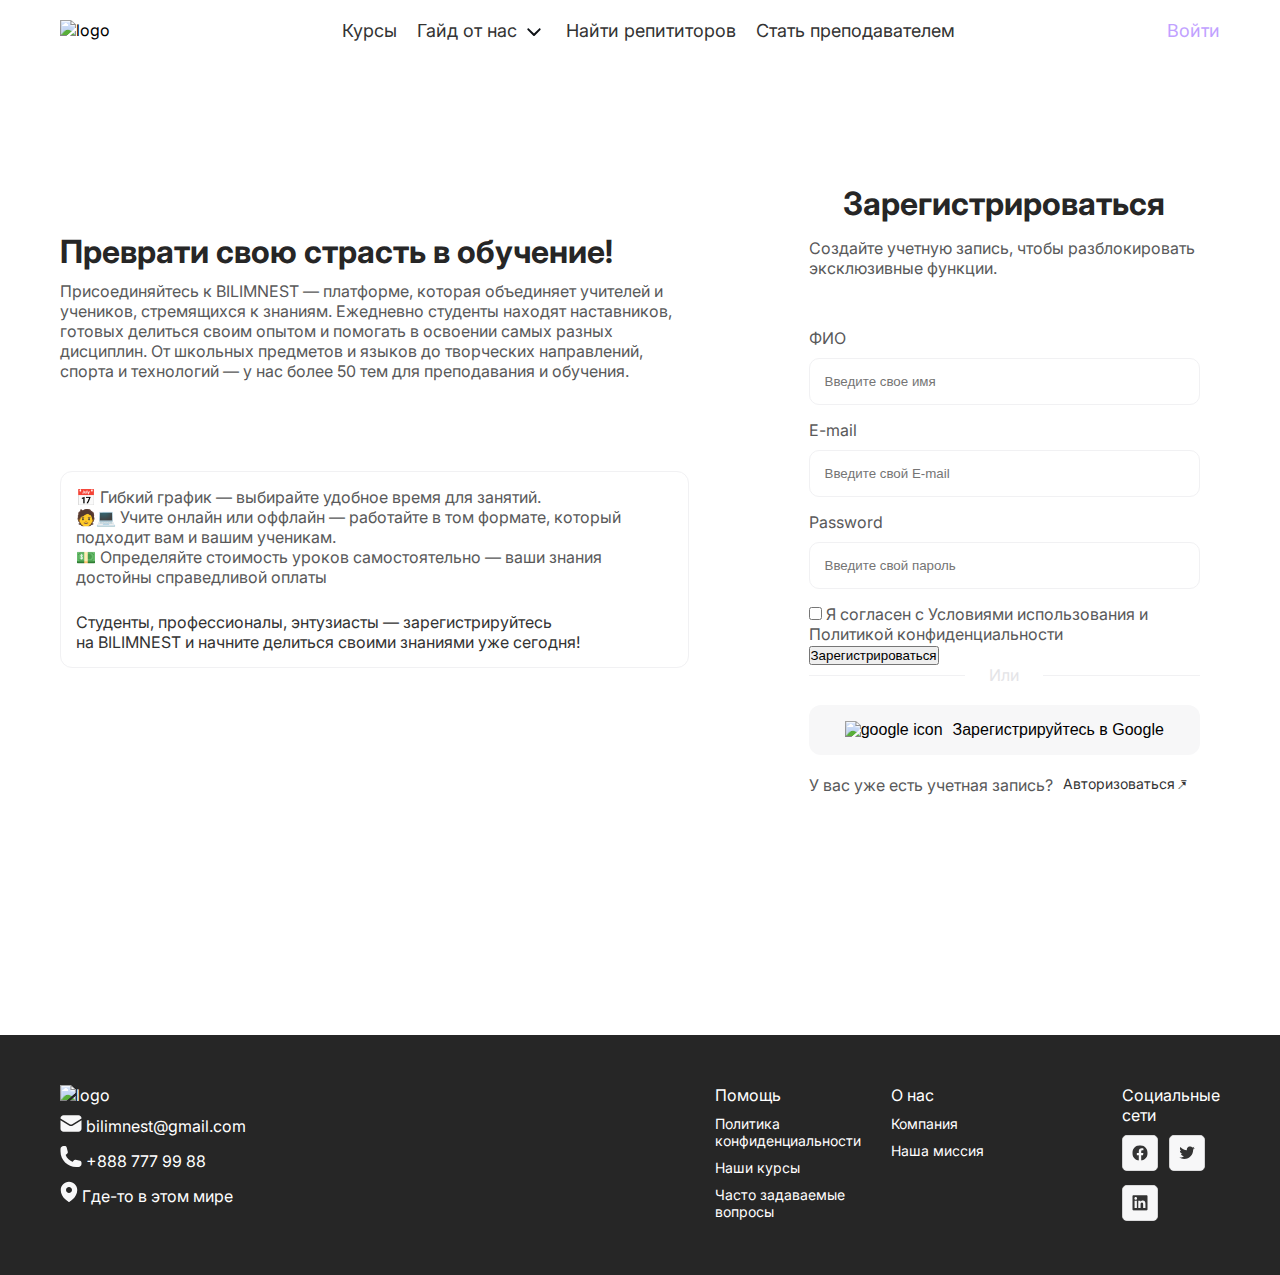
==== signUpPage.html @ 6d376bc2 "profile" ====
<!DOCTYPE html>
<html lang="en">
  <head>
    <meta charset="UTF-8" />
    <meta name="viewport" content="width=device-width, initial-scale=1.0" />
    <title>Bilim Nest</title>
    <!-- <link rel="stylesheet" href="./styles/style.css" /> -->
    <link rel="stylesheet" href="./styles/courses.css" />
    <link rel="stylesheet" href="./styles/mobile.css" />
    <link rel="stylesheet" href="./styles/loginPage.css" />
    <link rel="preconnect" href="https://fonts.googleapis.com" />
    <link rel="preconnect" href="https://fonts.gstatic.com" crossorigin />
    <link
      href="https://fonts.googleapis.com/css2?family=Inter:ital,opsz,wght@0,14..32,100..900;1,14..32,100..900&family=Poppins:wght@400;700&family=Rosario:ital,wght@0,300..700;1,300..700&display=swap"
      rel="stylesheet"
    />
  </head>
  <body>
    <header class="header">
      <div class="container">
        <div class="header-line">
          <div class="header-logo">
            <img src="./img/" alt="logo" />
          </div>
          <nav class="nav">
            <ul>
              <li><a href="courses.html">Курсы</a></li>
              <li><a href="#">Гайд от нас</a></li>
              <img src="./img/mingcute_down-line.svg" alt="стрелка" />
              <li><a href="#">Найти репититоров</a></li>
              <li><a href="login-as-Teacher1.html" id="teacherLoginLink">Стать преподавателем</a></li>
            </ul>
          </nav>
          <div class="nav-end">
            <a href="loginPage.html">Войти</a>
          </div>
        </div>
      </div>
    </header>

    <main>
      <div class="container">
        <div class="log-holder">
          <div class="about-us">
            <h3>Преврати свою страсть в обучение!</h3>
            <div class="text-description">
              Присоединяйтесь к BILIMNEST — платформе, которая объединяет
              учителей и учеников, стремящихся к знаниям. Ежедневно студенты
              находят наставников, готовых делиться своим опытом и помогать в
              освоении самых разных дисциплин. От школьных предметов и языков до
              творческих направлений, спорта и технологий — у нас более 50 тем
              для преподавания и обучения.
            </div>
            <div class="desc-box">
              <div class="text-description2">
                📅 Гибкий график — выбирайте удобное время для занятий.<br>
                🧑💻 Учите онлайн или оффлайн — работайте в том формате, который
                подходит вам и вашим ученикам. <br>💵 Определяйте стоимость уроков
                самостоятельно — ваши знания достойны справедливой оплаты 
              </div>
              <div class="text-description3">
                Студенты, профессионалы, энтузиасты — зарегистрируйтесь
                на BILIMNEST и начните делиться своими знаниями уже сегодня!
              </div>
            </div>
          </div>
          <div class="login-holder">
            <div class="welcome-login-holder">
                <h2>Зарегистрироваться</h2>
                <div class="welcome-text">Создайте учетную запись, чтобы разблокировать эксклюзивные функции.</div>
            </div>
            <div id="login-fields-holder" class="login-fields-holder">
                <div id="form-floating" class="form-floating">
                    <label for="floatingInput">ФИО</label>
                    <input type="name" class="form-control" id="floatingFullName" placeholder="Введите свое имя">
                </div>
                <div id="form-floating" class="form-floating">
                    <label for="floatingInput">E-mail</label>
                    <input type="email" class="form-control" id="floatingEmail" placeholder="Введите свой E-mail">
                </div>
                <div id="form-floating" class="form-floating">
                    <label for="floatingPassword">Password</label>
                    <input type="password" class="form-control" id="floatingPassword" placeholder="Введите свой пароль">
                </div>
                <div id="agreement" class="form-check agreement">
                    <input class="form-check-input" type="checkbox" value="agreement" id="flexCheckDefault">
                    <label class="form-check-label" for="flexCheckDefault">
                        Я согласен с Условиями использования и Политикой конфиденциальности
                    </label>
                </div>
                <button class="btn-login" type="submit" id="register-button">Зарегистрироваться</button>
                <div class="divider">
                    <div class="line"></div>
                    <p>Или</p>
                    <div class="line"></div>
                </div>
                <button class="btn-google" data-url="coursePage.html" type="submit"><img src="./img/google.svg" alt="google icon">Зарегистрируйтесь в Google</button>
                <div class="signUp-holder">
                    <p>У вас уже есть учетная запись?</p>
                    <a href="loginPage.html">Авторизоваться⭷</a>
                </div>
                
            </div>
            
          </div>
        </div>
      </div>
    </main>

    <footer class="footer">
      <div class="container">
        <div class="footer-holder">
          <div class="contacts">
            <div class="logo"><img src="./img/" alt="logo" /></div>
            <div class="gmail">
              <img src="./img/gmailsvg.svg" alt="" /> bilimnest@gmail.com
            </div>
            <div class="phone">
              <img src="./img/phone.svg" alt="" /> +888 777 99 88
            </div>
            <div class="place">
              <img src="./img/place.svg" alt="" /> Где-то в этом мире
            </div>
          </div>
          <div class="additional">
            <div class="help">
              <p>Помощь</p>
              <a href="#">Политика конфиденциальности</a>
              <a href="#">Наши курсы</a>
              <a href="#">Часто задаваемые вопросы</a>
            </div>
            <div class="about-us">
              <p>О нас</p>
              <a href="">Компания</a>
              <a href="">Наша миссия</a>
            </div>
            <div class="social-media">
              <p>Социальные сети</p>
              <a href="#"><img src="./img/facebooksvg.svg" alt="" /></a>
              <a href="#"><img src="./img/twitter.svg" alt="" /></a>
              <a href="#"><img src="./img/ln.svg" alt="" /></a>
            </div>
          </div>
        </div>
      </div>
    </footer>
    <script src="script.js"></script>
  </body>
</html>
---- styles/style.css ----
/* Общие стили */
* {
  box-sizing: border-box;
  margin: 0;
  padding: 0;
}
.container {
  max-width: 1200px;
  margin: 0 auto;
  padding: 20px;
  width: 100%;
}

body {
  font-family: inter;
  .inter {
    font-family: "Inter", sans-serif;
    font-optical-sizing: auto;
    font-weight: 400;
    font-style: normal;
  }
}
/* Стили для header */
.header {
  display: flex;
  justify-content: space-between;
  align-items: center;
  margin-bottom: 80px;
}

.header-line {
  display: flex;
  justify-content: space-between;
}

.nav ul {
  display: flex;
  list-style-type: none;
  margin: 0;
  padding: 0;
}
.nav li {
  margin-left: 20px;
  font-size: 18px;
}
a {
  text-decoration: none;
  color: #333;
  font-size: 18px;
}

.nav ul img {
  padding-left: 5px;
  cursor: pointer;
}

.nav-end a {
  color: #c1a1ff;
}

#profile-menu {
  position: absolute;
  top: 50px;
  right: 10px;
  background: #fff;
  box-shadow: 0 4px 8px rgba(0, 0, 0, 0.2);
  padding: 10px;
  border-radius: 8px;
  display: none;
}

#profile-menu ul {
  list-style: none;
  margin: 0;
  padding: 0;
}

#profile-menu ul li {
  margin: 5px 0;
}

#profile-menu ul li a {
  text-decoration: none;
  color: #000;
}

#profile-menu.hidden {
  display: none;
}

.welcome-page {
  background-color: rgb(234, 207, 255);
  background: linear-gradient(
    0deg,
    rgba(234, 207, 255, 1) 0%,
    rgba(255, 255, 255, 1) 100%
  );
  border-end-end-radius: 30px;
  border-bottom-left-radius: 30px;
}
/* Стили для hero-секции */
.hero {
  text-align: center;
  margin-bottom: 65px;
}
.hero-b {
  font-size: 64px;
  margin-bottom: 20px;
}
.hero-button {
  background-color: #6c63ff;
  color: #fff;
  border: none;
  padding: 10px 20px;
  border-radius: 5px;
  cursor: pointer;
}

#searchForm {
  display: flex;
  justify-content: center;
  margin: 20px;
  align-items: center;
  border-radius: 30px;
}
#searchQuery {
  width: 685px;
  padding: 10px;
  border: 8px solid #f6f2ff;
  border-radius: 30px;
  font-size: 16px;
}
#searchBtn {
  padding: 2px 15px;
  margin-left: -92px;
  background-color: #b58fff;
  color: #fff;
  border: none;
  border-radius: 30px;
  cursor: pointer;
  font-size: 16px;
  height: 35px;
}
#searchBtn:hover {
  background-color: #5a52e4;
}

.slider-container {
  display: flex;
  align-items: center;
  /* overflow: hidden; */
  background-color: #f6f2ff;
  padding: 10px;
  border-radius: 50px;
  justify-content: center;
}

.slider {
  display: flex;
  gap: 10px;
  overflow-x: auto;
  scroll-behavior: smooth;
  scrollbar-width: none; /* For Firefox */
}

.slider::-webkit-scrollbar {
  display: none; /* For Chrome, Safari, and Opera */
}

.slide {
  white-space: nowrap;
  padding: 10px 15px;
  font-size: 1em;
  text-align: center;
}

.slide:hover {
  border-radius: 30px;
  background-color: white;
  color: black;
}

.arrow {
  display: flex;
  background-color: white;
  border-radius: 30px;
  border: white;
  font-size: 1.5em;
  cursor: pointer;
  margin: 0px 20px;
  padding: 15px;
  align-items: center;
}

/* Стили для why-choose-секции */
.why-choose {
  margin-bottom: 60px;
}
.why-choose-title {
  text-align: center;
  margin: 20px 0px;
  font-size: 48px;
}

.why-choose-item-holder {
  display: flex;
  justify-content: space-around;
}
.why-choose-item {
  display: flex;
  flex-direction: column;
  align-items: center;
  margin: 20px;
  padding: 30px;
  width: 520px;
  /* background-color: #F7F7F8; */
  border-radius: 30px;
  border: 1.5px solid #f7f7f8;
}

.why-choose-title {
  font-size: 32px;
}

/* Стили для courses-секции */
.courses {
  margin-bottom: 60px;
}

.cou-holder {
  display: flex;
  justify-content: space-between;
  align-items: center;
  margin-bottom: 40px;
}

.our-courses {
  display: flex;
  flex-direction: column;
  width: 60%;
}
.courses-title {
  text-align: start;
  margin-bottom: 40px;
}

.courses-text {
  color: #59595a;
}
.course {
  border: 1px solid #ccc;
  border-radius: 5px;
  padding: 20px;
  margin-bottom: 20px;
}

.btn {
  display: flex;
  align-items: center;
  padding: 2px 15px;
  background-color: #b58fff;
  color: #fff;
  border: none;
  border-radius: 30px;
  cursor: pointer;
  font-size: 16px;
  height: 35px;
  margin: 0px 40px;
}

/* .btn img {
  size: 32px;
} */

.courses-grid {
  display: grid;
  grid-template-columns: repeat(2, 1fr);
  gap: 20px;
}

.course-card {
  padding: 20px;
  width: 520px;
  border-radius: 10px;
  overflow: hidden;
  box-shadow: 0 4px 8px rgba(0, 0, 0, 0.1);
  background-color: #ffffff;
  border: 1.5px solid #f7f7f8;
}

.course-image img {
  width: 100%;
  height: auto;
}

.course-content {
  padding: 15px;
}

.course-header {
  display: flex;
  justify-content: space-between;
  font-size: 14px;
  color: #7a7a7a;
  margin-bottom: 10px;
}

.course-title {
  font-size: 18px;
  font-weight: bold;
  color: #333;
}

.title-holder {
  display: flex;
  align-items: center;
  gap: 30px;
  margin-bottom: 20px;
}

.crystal-holder {
  display: flex;
  pad: 10px;
  align-items: center;
}
.crystal {
  width: 30px;
  height: 30px;
}

.course-duration {
  display: flex;
  background-color: #f6f2ff;
  color: #b58fff;
  padding: 5px;
  border-radius: 30px;
  font-size: 14px;
  align-items: center;
  gap: 3px;
}

.course-level {
  background-color: #e8f2ff;
  color: #157dfe;
  padding: 5px;
  border-radius: 30px;
  font-size: 14px;
}

.course-description {
  font-size: 14px;
  color: #555;
  margin-bottom: 10px;
}

.enroll-button {
  display: block;
  width: 100%;
  padding: 10px;
  margin-top: 10px;
  background-color: #f6f2ff;
  color: #b58fff;
  border: none;
  border-radius: 30px;
  cursor: pointer;
  text-align: center;
}

/* review page */

.our-reviews {
  display: flex;
  flex-direction: column;
}

.our-reviews img {
  width: 32px;
  height: 32px;
}

.reviews-text {
  color: #59595a;
}

/* q&a page */

.qa-header {
  display: flex;
  flex-direction: column;
  align-items: center;
  justify-content: center;
  margin-bottom: 20px;
  gap: 20px;
}

.qa-header p {
  color: #59595a;
}

.qa-boxes {
  display: flex;
  flex-direction: column;
  align-items: center;
}
.qa-box {
  display: flex;
  width: 100%;
  background-color: #fcfcfd;
  border: 1.5px solid #f7f7f8;
  border-radius: 30px;
  justify-content: space-between;
  margin-bottom: 20px;
  align-items: center;
}

.question {
  padding: 10px;
}

.text-field {
  display: none;
  padding: 20px;
  background-color: #f7f7f8;
  overflow: hidden;
  max-height: 0;
  opacity: 0;
  transition: max-height 0.3s ease, opacity 0.3s ease;
}

.text-field.open {
  display: block;
  max-height: 200px;
  orphans: 1;
}

.toggle-button {
  display: flex;
  align-items: center;
  padding: 10px;
  border-radius: 30px;
  background-color: white;
  margin: 15px;
  cursor: pointer;
  border: none;
}

/* footer */
.footer {
  background-color: #262626;
  color: white;
  padding: 30px 0px;
  margin-top: 200px;
}

.footer-holder {
  display: flex;
  justify-content: space-between;
}
.contacts {
  display: flex;
  flex-direction: column;
  gap: 10px;
}

.help a {
  font-size: 14px;
  color: white;
}

.about-us a {
  font-size: 14px;
  color: white;
}

.additional {
  display: flex;
  gap: 30px;
}

.help {
  display: flex;
  flex-direction: column;
  gap: 10px;
}

.about-us {
  display: flex;
  flex-direction: column;
  gap: 10px;
}

.social-media img {
  margin-top: 10px;
  margin-right: 7px;
  width: 36px;
  height: 36px;
}
---- styles/courses.css ----
/* Общие стили */
* {
  box-sizing: border-box;
  margin: 0;
  padding: 0;
}
.container {
  max-width: 1200px;
  margin: 0 auto;
  padding: 20px;
  width: 100%;
}

body {
  font-family: inter;
  .inter {
    font-family: "Inter", sans-serif;
    font-optical-sizing: auto;
    font-weight: 400;
    font-style: normal;
  }
}
/* Стили для header */
.header {
  display: flex;
  justify-content: space-between;
  align-items: center;
  margin-bottom: 80px;
}

.header-line {
  display: flex;
  justify-content: space-between;
}

.nav ul {
  display: flex;
  list-style-type: none;
  margin: 0;
  padding: 0;
}
.nav li {
  margin-left: 20px;
  font-size: 18px;
}
a {
  text-decoration: none;
  color: #333;
  font-size: 18px;
}

.nav ul img {
  padding-left: 5px;
  cursor: pointer;
}

.nav-end a {
  color: #c1a1ff;
}

.welcome-page {
  background-color: rgb(234, 207, 255);
  background: linear-gradient(
    0deg,
    rgba(234, 207, 255, 1) 0%,
    rgba(255, 255, 255, 1) 100%
  );
  border-end-end-radius: 30px;
  border-bottom-left-radius: 30px;
}
/* Стили для hero-секции */
.hero {
  text-align: center;
  margin-bottom: 65px;
}
.hero-title {
  font-size: 64px;
  margin-bottom: 20px;
}
.hero-button {
  background-color: #6c63ff;
  color: #fff;
  border: none;
  padding: 10px 20px;
  border-radius: 5px;
  cursor: pointer;
}

#searchForm {
  display: flex;
  justify-content: center;
  margin: 20px;
  align-items: center;
  border-radius: 30px;
}
#searchQuery {
  width: 685px;
  padding: 10px;
  border: 8px solid #f6f2ff;
  border-radius: 30px;
  font-size: 16px;
}
#searchBtn {
  padding: 2px 15px;
  margin-left: -92px;
  background-color: #b58fff;
  color: #fff;
  border: none;
  border-radius: 30px;
  cursor: pointer;
  font-size: 16px;
  height: 35px;
}
#searchBtn:hover {
  background-color: #5a52e4;
}

.slider-container {
  display: flex;
  align-items: center;
  /* overflow: hidden; */
  background-color: #f6f2ff;
  padding: 10px;
  border-radius: 50px;
  justify-content: center;
}

.slider {
  display: flex;
  gap: 10px;
  overflow-x: auto;
  scroll-behavior: smooth;
  scrollbar-width: none; /* For Firefox */
}

.slider::-webkit-scrollbar {
  display: none; /* For Chrome, Safari, and Opera */
}

.slide {
  white-space: nowrap;
  padding: 10px 15px;
  font-size: 1em;
  text-align: center;
}

.slide:hover {
  border-radius: 30px;
  background-color: white;
  color: black;
}

.arrow {
  display: flex;
  background-color: white;
  border-radius: 30px;
  border: white;
  font-size: 1.5em;
  cursor: pointer;
  margin: 0px 20px;
  padding: 15px;
  align-items: center;
}

/* Стили для courses-секции */
.courses {
  margin-bottom: 60px;
  margin: 120px;
  background-color: #fcfcfd;
  border-radius: 30px;
  border: 1px solid #f7f7f8;
}

.images img {
  width: 380px;
  height: 380px;
}

.cou-holder {
  display: flex;
  justify-content: space-between;
  align-items: center;
  margin-bottom: 40px;
}

.our-courses {
  display: flex;
  flex-direction: column;
  width: 60%;
}

.title-holder {
  display: flex;
  align-items: center;
  gap: 30px;
  margin-bottom: 40px;
}

.crystal-holder {
  display: flex;
  pad: 10px;
  align-items: center;
}
.crystal {
  width: 30px;
  height: 30px;
}

.courses-title {
  text-align: start;
  display: flex;
  align-items: center;
  gap: 10px;
}

.courses-text {
  color: #59595a;
}

.course {
  border: 1px solid #ccc;
  border-radius: 5px;
  padding: 20px;
  margin-bottom: 20px;
}

.btn {
  display: flex;
  align-items: center;
  padding: 2px 15px;
  background-color: #b58fff;
  color: #fff;
  border: none;
  border-radius: 30px;
  cursor: pointer;
  font-size: 16px;
  height: 35px;
  margin: 0px 40px;
}

.course-image img {
  width: 100%;
  height: auto;
}

.course-content {
  padding: 15px;
}

.course-header {
  display: flex;
  font-size: 14px;
  color: #7a7a7a;
  margin-bottom: 10px;
  gap: 20px;
}

.course-duration {
  display: flex;
  background-color: #f6f2ff;
  color: #b58fff;
  padding: 5px;
  border-radius: 30px;
  font-size: 14px;
  align-items: center;
  gap: 3px;
}

.course-level {
  background-color: #e8f2ff;
  color: #157dfe;
  padding: 5px;
  border-radius: 30px;
  font-size: 14px;
}

.syllabus-container {
  border: 1px solid #f1f1f3;
  border-radius: 30px;
}

.syllabus-header {
  background-color: #f6f2ff;
  border: 1px solid #f1f1f3;
  border-top-left-radius: 30px;
  border-top-right-radius: 30px;
  padding: 24px;
}

.syllabus {
  display: flex;
  padding: 40px;
  gap: 30px;
  flex-wrap: wrap;
}

.steps {
  width: 165px; /* ширина границ */
  word-wrap: break-word; /* перенос длинных слов */
  overflow: hidden; /* обрезка текста */
}

.steps p {
  font-size: 14px;
}

.numbering {
  font-weight: bold;
  font-size: 50px;
}

.line {
  height: 141px;
  width: 1px;
  background-color: #f1f1f3;
}

/* footer */
.footer {
  background-color: #262626;
  color: white;
  padding: 30px 0px;
  margin-top: 200px;
}

.footer-holder {
  display: flex;
  justify-content: space-between;
}
.contacts {
  display: flex;
  flex-direction: column;
  gap: 10px;
}

.help a {
  font-size: 14px;
  color: white;
}

.about-us a {
  font-size: 14px;
  color: white;
}

.additional {
  display: flex;
  gap: 30px;
}

.help {
  display: flex;
  flex-direction: column;
  gap: 10px;
}

.about-us {
  display: flex;
  flex-direction: column;
  gap: 10px;
}

.social-media img {
  margin-top: 10px;
  margin-right: 7px;
  width: 36px;
  height: 36px;
}
---- styles/loginPage.css ----
.log-holder {
    display: flex;
    align-items: center;
    gap: 100px;
    color: #59595A;
}

.about-us {
    display: flex;
    flex-direction: column;
    gap: 10px;
    width: 80%;
}

.about-us h3 {
    color: #262626;
    font-size: 32px;
}

.desc-box {
    border: 1px solid #F1F1F3;
    border-radius: 12px;
    padding: 15px;
    margin: 80px 0;
    gap: 20px;

}

.text-description3 {
    /* border: 1px solid #F1F1F3; */
    /* border-radius: ; */
    margin-top: 25px;
    color: #333333;
}

.login-holder {
    display: flex;
    flex-direction: column;
    justify-content: center;
    gap: 10px;
}

.welcome-login-holder {
    display: flex;
    flex-direction: column;
    align-items: center;
    padding: 20px;
}

.welcome-login-holder h2 {
    font-size: 32px;
    color: #262626;
    margin-bottom: 15px;
}

.welcome-login-holder welcome-text {
    display: flex;
    align-items: center;
}
.login-fields-holder {
    gap: 20px;
    padding: 20px;

}

.form-floating {
    display: flex;
    flex-direction: column;
    gap: 10px;
    padding-bottom: 15px;
}

#floatingFullName, #floatingEmail, #floatingInput {
    padding: 15px;
    border: 1px solid #F1F1F3;
    border-radius: 10px;
}

#floatingPassword {
    padding: 15px;
    border: 1px solid #F1F1F3;
    border-radius: 10px;
}

.login-fields-holder a{
    display: flex;
    justify-content: flex-end;
    font-size: 14px;
}

#login-button {
    justify-content: center;
    width: 100%;
    border-radius: 12px;
    margin: 20px 0;
    display: flex;
    align-items: center;
    padding: 2px 15px;
    background-color: #b58fff;
    color: #fff;
    border: none;
    cursor: pointer;
    font-size: 16px;
    height: 50px;
}

.btn-login:hover {
    background-color: #a074f9;
}

.btn-google:hover {
    background-color:#b9b9b986;
}

.btn-appleId:hover {
    background-color: #b9b9b986;
}

.divider {
    display: flex;
    justify-content: space-between;
    align-items: center;
    color: #E4E4E7;
}

.line {
    width: 40%;
    height: 1px;
}

.btn-google {
    justify-content: center;
    align-items: center;
    gap: 10px;
    width: 100%;
    border-radius: 12px;
    margin: 20px 0;
    display: flex;
    align-items: center;
    padding: 2px 15px;
    background-color: #F7F7F8;
    color: #000;
    border: none;
    cursor: pointer;
    font-size: 16px;
    height: 50px;
}

.btn-google img {
    size: 30px;
}

.btn-appleId {
    justify-content: center;
    align-items: center;
    gap: 6px;
    width: 100%;
    border-radius: 12px;
    margin: 20px 0;
    display: flex;
    align-items: center;
    padding: 2px 15px;
    background-color: #F7F7F8;
    color: #000;
    border: none;
    cursor: pointer;
    font-size: 16px;
    height: 50px;
}

.btn-apple img {
    height: 30px;
    width: 30px;
}

.signUp-holder {
    display: flex;
    gap: 10px;
}

.signUp-holder a:hover {
    color: blue;
}
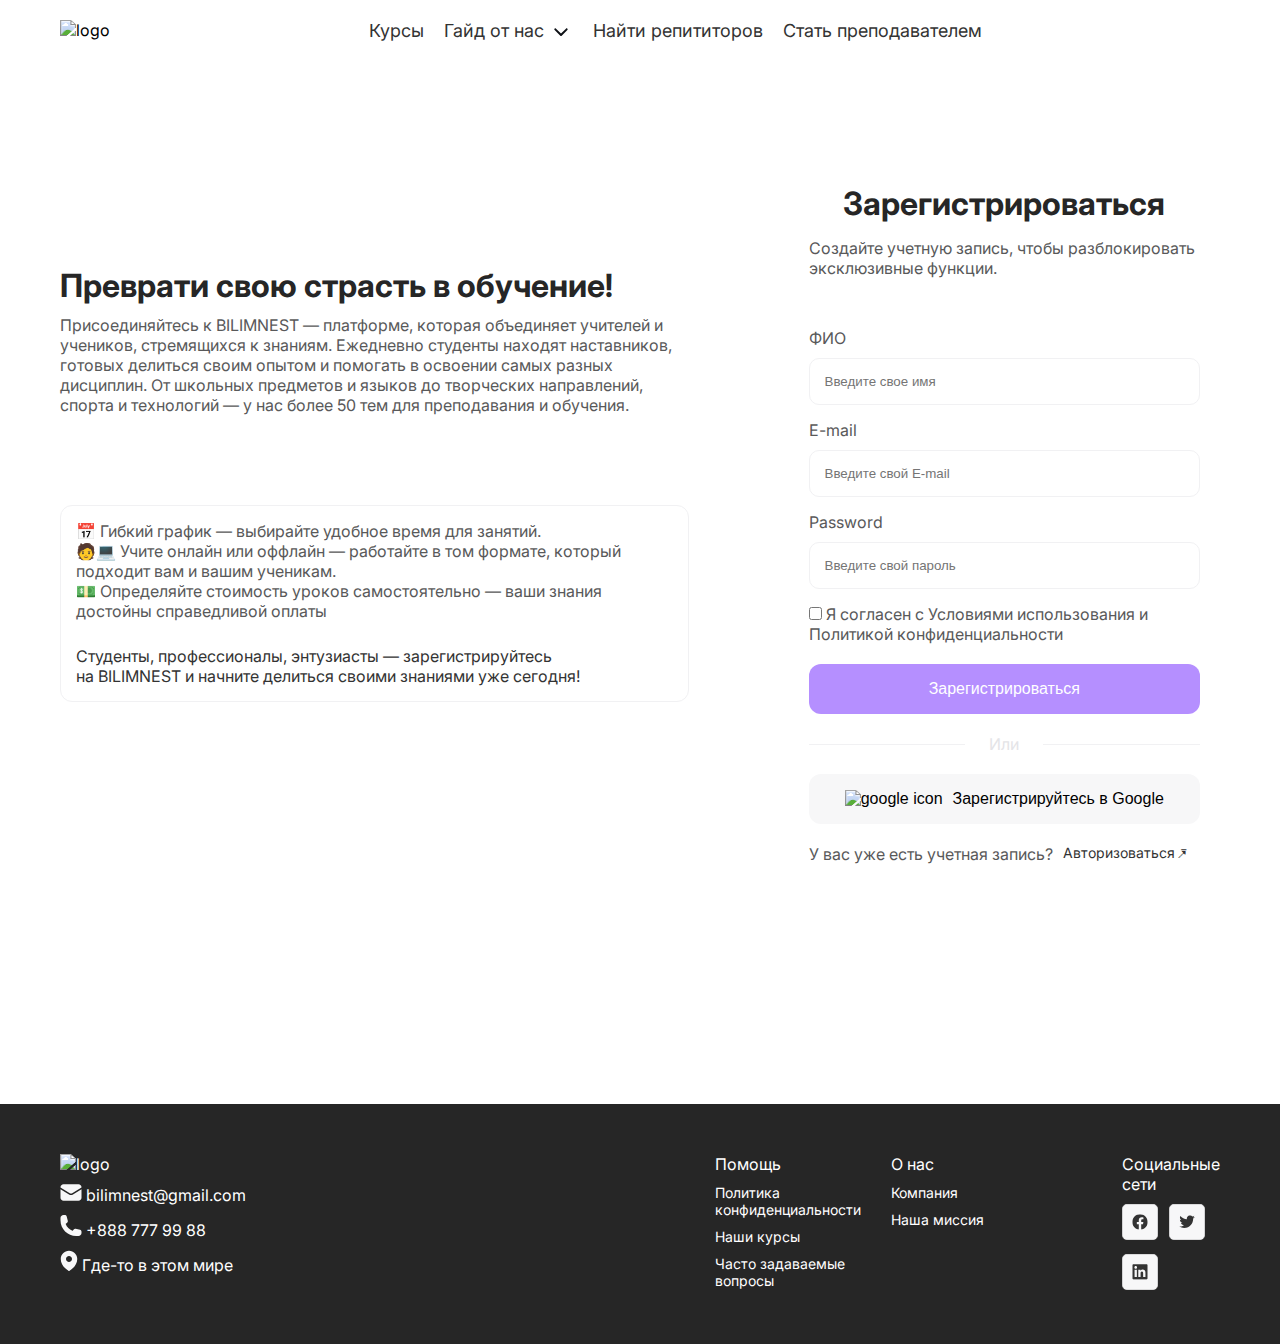
==== commit 9e603d3f: "initial commit" ====
--- a/signUpPage.html
+++ b/signUpPage.html
@@ -32,7 +32,7 @@
             </ul>
           </nav>
           <div class="nav-end">
-            <a href="loginPage.html">Войти</a>
+            <a href="loginPage.html"></a>
           </div>
         </div>
       </div>
--- a/styles/loginPage.css
+++ b/styles/loginPage.css
@@ -88,7 +88,7 @@
     font-size: 14px;
 }
 
-#login-button {
+.btn-login {
     justify-content: center;
     width: 100%;
     border-radius: 12px;
@@ -105,7 +105,7 @@
 }
 
 .btn-login:hover {
-    background-color: #a074f9;
+    background-color: #a074f9 !important;
 }
 
 .btn-google:hover {
